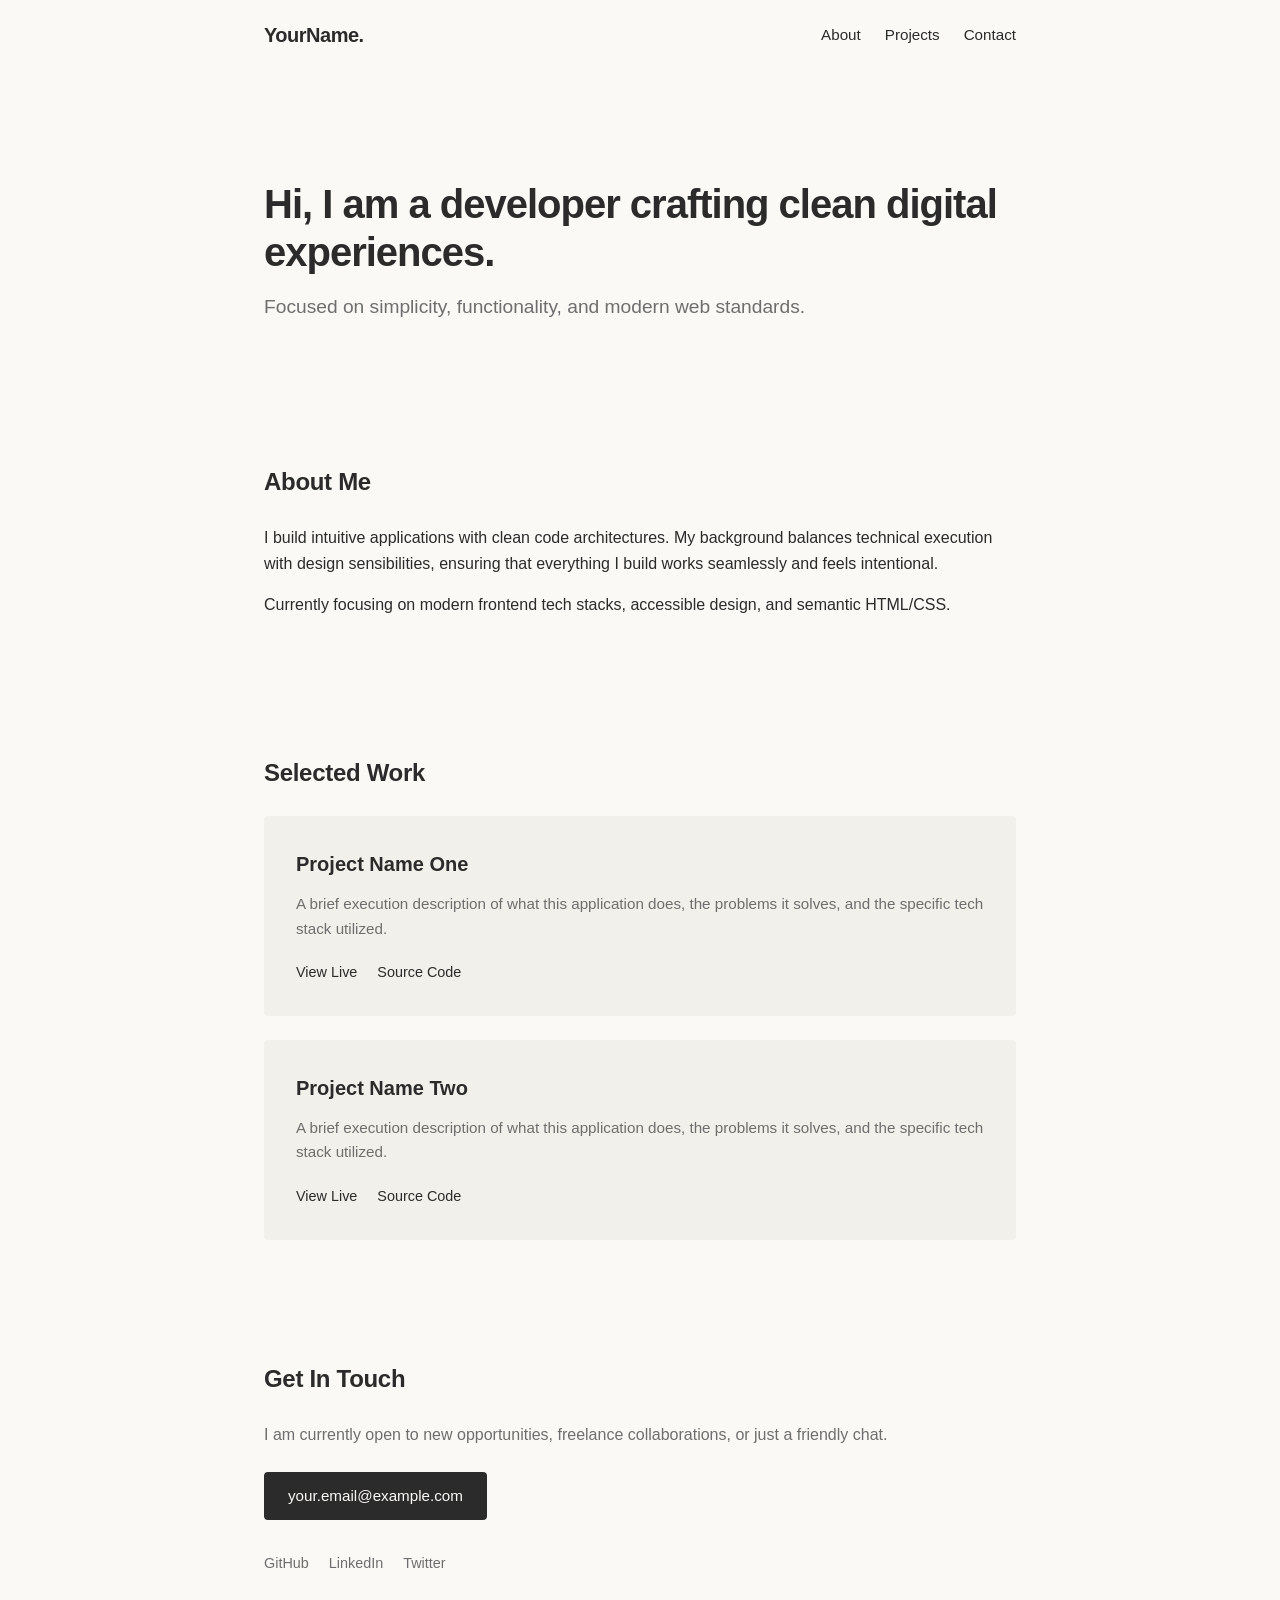
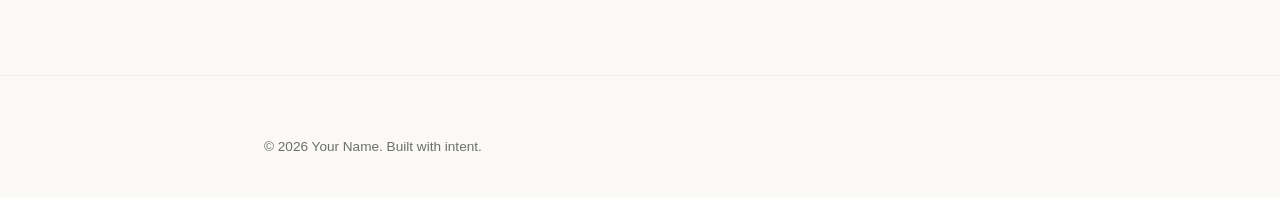
==== index.html @ fb595a28 "First commit" ====
<!DOCTYPE html>
<html lang="en">
<head>
    <meta charset="UTF-8">
    <meta name="viewport" content="width=device-width, initial-scale=1.0">
    <title>Portfolio | Minimal Template</title>
    <link rel="stylesheet" href="style.css">
</head>
<body>

    <!-- Header / Navigation -->
    <header>
        <nav class="container">
            <div class="logo">YourName.</div>
            <ul class="nav-links">
                <li><a href="#about">About</a></li>
                <li><a href="#projects">Projects</a></li>
                <li><a href="#contact">Contact</a></li>
            </ul>
        </nav>
    </header>

    <main class="container">
        <!-- Hero Section -->
        <section class="hero">
            <h1>Hi, I am a developer crafting clean digital experiences.</h1>
            <p>Focused on simplicity, functionality, and modern web standards.</p>
        </section>

        <!-- About Section -->
        <section id="about" class="section">
            <h2 class="section-title">About Me</h2>
            <div class="about-content">
                <p>I build intuitive applications with clean code architectures. My background balances technical execution with design sensibilities, ensuring that everything I build works seamlessly and feels intentional.</p>
                <p>Currently focusing on modern frontend tech stacks, accessible design, and semantic HTML/CSS.</p>
            </div>
        </section>

        <!-- Projects Section -->
        <section id="projects" class="section">
            <h2 class="section-title">Selected Work</h2>
            <div class="project-grid">
                
                <!-- Project 1 -->
                <div class="project-card">
                    <h3>Project Name One</h3>
                    <p>A brief execution description of what this application does, the problems it solves, and the specific tech stack utilized.</p>
                    <div class="project-links">
                        <a href="#" target="_blank">View Live</a>
                        <a href="#" target="_blank">Source Code</a>
                    </div>
                </div>

                <!-- Project 2 -->
                <div class="project-card">
                    <h3>Project Name Two</h3>
                    <p>A brief execution description of what this application does, the problems it solves, and the specific tech stack utilized.</p>
                    <div class="project-links">
                        <a href="#" target="_blank">View Live</a>
                        <a href="#" target="_blank">Source Code</a>
                    </div>
                </div>

            </div>
        </section>

        <!-- Contact Section -->
        <section id="contact" class="section">
            <h2 class="section-title">Get In Touch</h2>
            <p>I am currently open to new opportunities, freelance collaborations, or just a friendly chat.</p>
            <div class="contact-links">
                <a href="mailto:your.email@example.com" class="email-btn">your.email@example.com</a>
                <div class="socials">
                    <a href="#" target="_blank">GitHub</a>
                    <a href="#" target="_blank">LinkedIn</a>
                    <a href="#" target="_blank">Twitter</a>
                </div>
            </div>
        </section>
    </main>

    <!-- Footer -->
    <footer>
        <p class="container">&copy; 2026 Your Name. Built with intent.</p>
    </footer>
	
	<script src="script.js"></script>

</body>
</html>
---- style.css ----
/* --- Color Palette & Variables --- */
:root {
    --bg-color: #faf9f6;        /* Warm Cream / Off-White */
    --text-main: #2b2b2b;       /* Soft Charcoal */
    --text-muted: #6e6e6e;      /* Neutral Gray */
    --accent: #556b2f;          /* Dark Sage Green */
    --card-bg: #f1f0ea;         /* Slightly darker tint for structural depth */
    --max-width: 800px;
}

/* --- Base Resets & Layout --- */
* {
    margin: 0;
    padding: 0;
    box-sizing: border-box;
}

html {
    scroll-behavior: smooth;
}

body {
    font-family: -apple-system, BlinkMacSystemFont, "Segoe UI", Roboto, Helvetica, Arial, sans-serif;
    background-color: var(--bg-color);
    color: var(--text-main);
    line-height: 1.6;
    padding-top: 80px; /* Space for the fixed header */
}

.container {
    max-width: var(--max-width);
    margin: 0 auto;
    padding: 0 24px;
}

/* --- Navigation --- */
header {
    position: fixed;
    top: 0;
    left: 0;
    width: 100%;
    background-color: rgba(250, 249, 246, 0.9); /* Translucent cream blur effect */
    backdrop-filter: blur(8px);
    z-index: 1000;
}

nav {
    display: flex;
    justify-content: space-between;
    align-items: center;
    height: 70px;
}

.logo {
    font-weight: 700;
    font-size: 1.25rem;
    letter-spacing: -0.5px;
}

.nav-links {
    display: flex;
    list-style: none;
    gap: 24px;
}

.nav-links a {
    text-decoration: none;
    color: var(--text-main);
    font-size: 0.95rem;
    transition: color 0.2s ease;
}

.nav-links a:hover {
    color: var(--accent);
}

/* --- Core Sections Layout --- */
.section {
    padding: 80px 0 40px 0;
}

.section-title {
    font-size: 1.5rem;
    font-weight: 600;
    margin-bottom: 24px;
    letter-spacing: -0.3px;
    position: relative;
}

/* --- Hero --- */
.hero {
    padding: 100px 0 60px 0;
}

.hero h1 {
    font-size: 2.5rem;
    font-weight: 700;
    line-height: 1.2;
    margin-bottom: 16px;
    letter-spacing: -1px;
}

.hero p {
    font-size: 1.2rem;
    color: var(--text-muted);
}

/* --- About --- */
.about-content p {
    margin-bottom: 16px;
    color: var(--text-main);
}

/* --- Projects --- */
.project-grid {
    display: flex;
    flex-direction: column;
    gap: 24px;
}

.project-card {
    background-color: var(--card-bg);
    padding: 32px;
    border-radius: 4px; /* Subtle radius keeping code geometric and clean */
}

.project-card h3 {
    font-size: 1.25rem;
    margin-bottom: 12px;
}

.project-card p {
    color: var(--text-muted);
    font-size: 0.95rem;
    margin-bottom: 20px;
}

.project-links {
    display: flex;
    gap: 20px;
}

.project-links a {
    text-decoration: none;
    color: var(--text-main);
    font-size: 0.9rem;
    font-weight: 500;
    transition: color 0.2s ease;
}

.project-links a:hover {
    color: var(--accent);
}

/* --- Contact --- */
#contact p {
    color: var(--text-muted);
    margin-bottom: 24px;
}

.email-btn {
    display: inline-block;
    text-decoration: none;
    color: var(--bg-color);
    background-color: var(--text-main);
    padding: 12px 24px;
    font-size: 0.95rem;
    font-weight: 500;
    border-radius: 4px;
    transition: background-color 0.2s ease;
    margin-bottom: 32px;
}

.email-btn:hover {
    background-color: var(--accent);
}

.socials {
    display: flex;
    gap: 20px;
}

.socials a {
    text-decoration: none;
    color: var(--text-muted);
    font-size: 0.9rem;
    transition: color 0.2s ease;
}

.socials a:hover {
    color: var(--accent);
}

/* --- Footer --- */
footer {
    padding: 60px 0 40px 0;
    font-size: 0.85rem;
    color: var(--text-muted);
    border-top: 1px solid var(--card-bg);
    margin-top: 60px;
}

/* --- Responsive Adaptations --- */
@media (max-width: 600px) {
    .hero h1 {
        font-size: 2rem;
    }
    .project-card {
        padding: 24px;
    }
}

/* --- JavaScript Interaction Styles --- */

/* Active link indicator */
.nav-links a.active-nav {
    color: var(--accent);
    font-weight: 600;
}

/* Scroll Reveal States */
.reveal-hidden {
    opacity: 0;
    transform: translateY(20px);
    transition: opacity 0.6s cubic-bezier(0.215, 0.610, 0.355, 1), 
                transform 0.6s cubic-bezier(0.215, 0.610, 0.355, 1);
}

.reveal-visible {
    opacity: 1;
    transform: translateY(0);
}
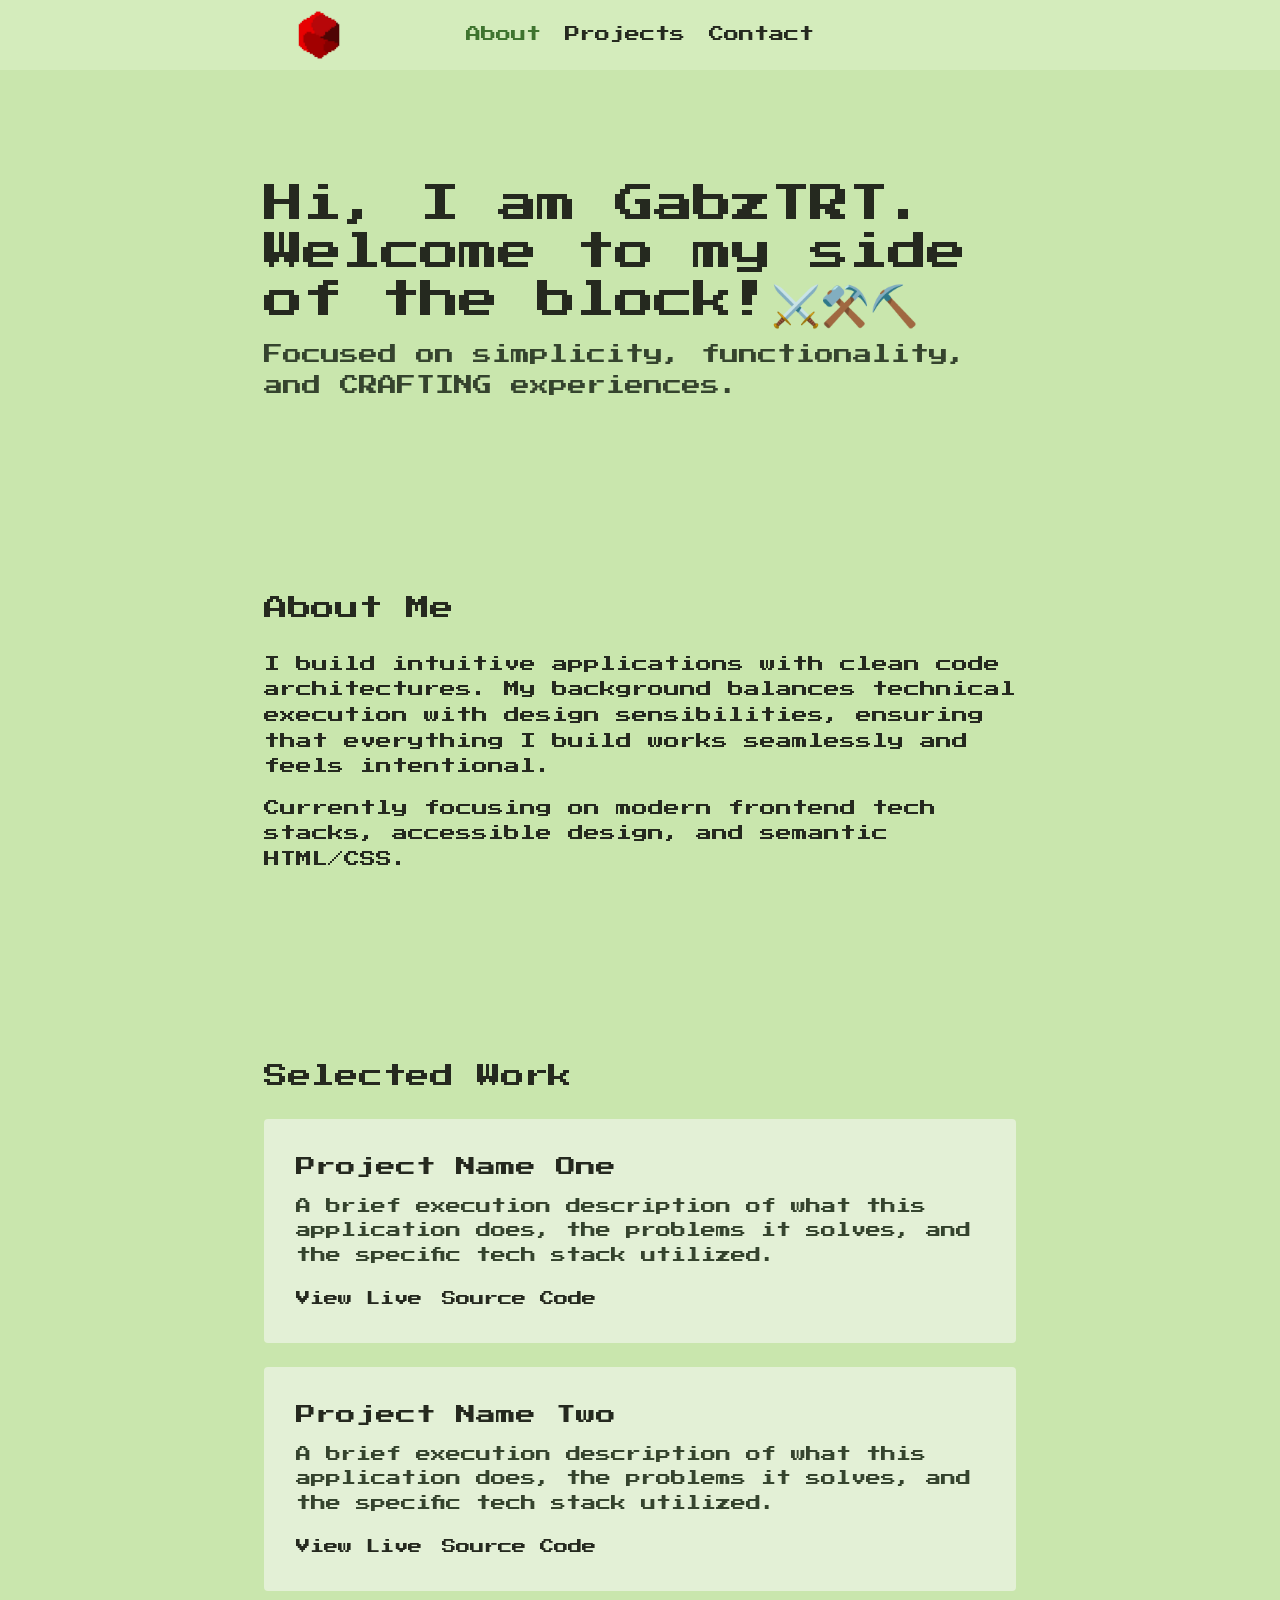
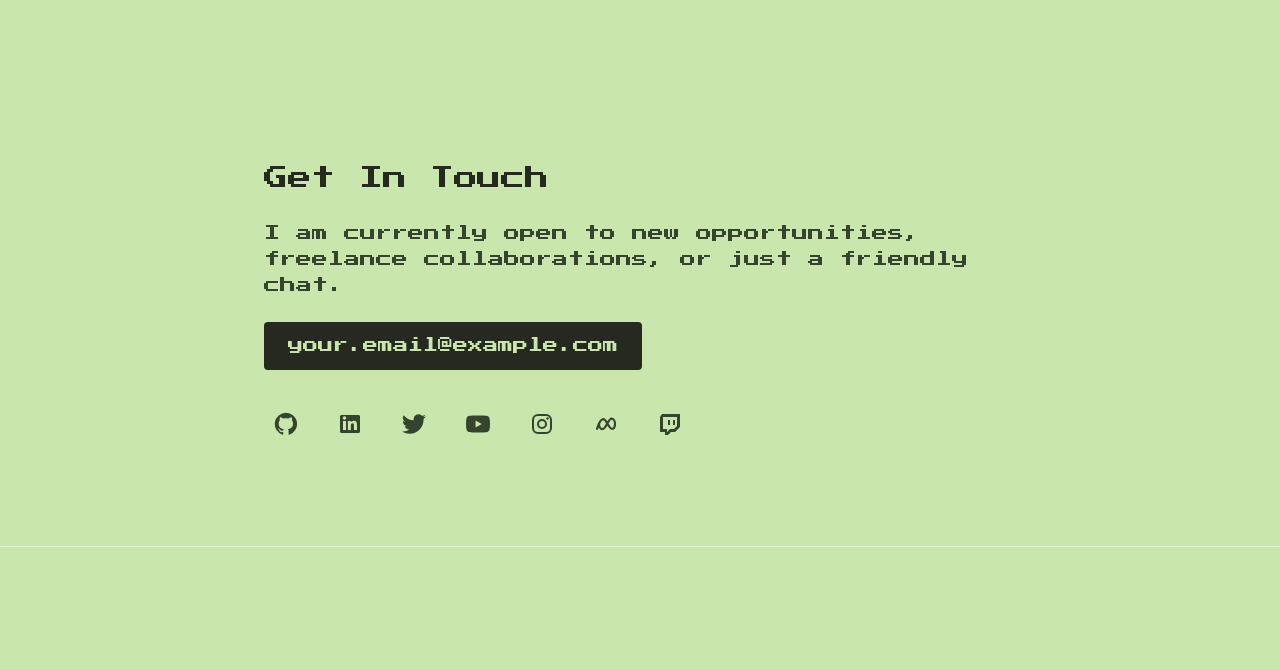
==== commit 236488e6: "Updated styling and fixed text" ====
--- a/index.html
+++ b/index.html
@@ -4,14 +4,21 @@
     <meta charset="UTF-8">
     <meta name="viewport" content="width=device-width, initial-scale=1.0">
     <title>Portfolio | Minimal Template</title>
+    <link rel="preconnect" href="https://fonts.googleapis.com">
+    <link rel="preconnect" href="https://fonts.gstatic.com" crossorigin>
+    <link href="https://fonts.googleapis.com/css2?family=Press+Start+2P&display=swap" rel="stylesheet">
     <link rel="stylesheet" href="style.css">
 </head>
 <body>
 
+    <video class="bg-video" autoplay muted loop playsinline aria-hidden="true" tabindex="-1">
+        <source src="assets/bg/minecraft-dog.3840x2160.mp4" type="video/mp4">
+    </video>
+
     <!-- Header / Navigation -->
     <header>
         <nav class="container">
-            <div class="logo">YourName.</div>
+            <img src="assets/Redcube.png" alt="Redcube logo" class="logo">
             <ul class="nav-links">
                 <li><a href="#about">About</a></li>
                 <li><a href="#projects">Projects</a></li>
@@ -23,8 +30,8 @@
     <main class="container">
         <!-- Hero Section -->
         <section class="hero">
-            <h1>Hi, I am a developer crafting clean digital experiences.</h1>
-            <p>Focused on simplicity, functionality, and modern web standards.</p>
+            <h1>Hi, I am GabzTRT. Welcome to my side of the block!⚔️⚒️⛏️</h1>
+            <p>Focused on simplicity, functionality, and CRAFTING experiences.</p>
         </section>
 
         <!-- About Section -->
@@ -71,9 +78,43 @@
             <div class="contact-links">
                 <a href="mailto:your.email@example.com" class="email-btn">your.email@example.com</a>
                 <div class="socials">
-                    <a href="#" target="_blank">GitHub</a>
-                    <a href="#" target="_blank">LinkedIn</a>
-                    <a href="#" target="_blank">Twitter</a>
+                    <a href="#" target="_blank" aria-label="GitHub">
+                        <svg viewBox="0 0 24 24" aria-hidden="true" focusable="false">
+                            <path fill="currentColor" d="M12 .75a11.25 11.25 0 0 0-3.56 21.92c.56.1.77-.24.77-.54v-2.1c-3.14.68-3.8-1.33-3.8-1.33-.5-1.3-1.22-1.65-1.22-1.65-.99-.68.08-.67.08-.67 1.1.08 1.68 1.13 1.68 1.13.98 1.68 2.56 1.2 3.18.92.1-.71.38-1.2.7-1.48-2.5-.28-5.13-1.25-5.13-5.56 0-1.23.44-2.23 1.13-3.02-.11-.28-.49-1.43.11-2.98 0 0 .92-.3 3.1 1.15a10.8 10.8 0 0 1 5.64 0c2.15-1.45 3.08-1.15 3.08-1.15.61 1.55.23 2.7.12 2.98.7.79 1.12 1.79 1.12 3.02 0 4.32-2.64 5.27-5.15 5.55.4.35.75 1.03.75 2.08v3.11c0 .3.2.65.78.54A11.25 11.25 0 0 0 12 .75Z"/>
+                        </svg>
+                    </a>
+                    <a href="#" target="_blank" aria-label="LinkedIn">
+                        <svg viewBox="0 0 24 24" aria-hidden="true" focusable="false">
+                            <path fill="currentColor" d="M20.45 3H3.55C2.7 3 2 3.67 2 4.5v15c0 .83.7 1.5 1.55 1.5h16.9c.85 0 1.55-.67 1.55-1.5v-15c0-.83-.7-1.5-1.55-1.5ZM8 18H5V9h3v9ZM6.5 7.77a1.75 1.75 0 1 1 0-3.5 1.75 1.75 0 0 1 0 3.5ZM19 18h-3v-4.38c0-1.04-.02-2.37-1.45-2.37-1.45 0-1.67 1.13-1.67 2.3V18h-3V9h2.88v1.23h.04c.4-.7 1.38-1.45 2.84-1.45C18.68 8.78 19 10.7 19 13.2V18Z"/>
+                        </svg>
+                    </a>
+                    <a href="#" target="_blank" aria-label="Twitter">
+                        <svg viewBox="0 0 24 24" aria-hidden="true" focusable="false">
+                            <path fill="currentColor" d="M23.95 4.57a9.9 9.9 0 0 1-2.83.78 4.94 4.94 0 0 0 2.17-2.72 9.86 9.86 0 0 1-3.13 1.2 4.92 4.92 0 0 0-8.39 4.49A13.98 13.98 0 0 1 1.64 3.16a4.92 4.92 0 0 0 1.52 6.57 4.9 4.9 0 0 1-2.23-.62v.06a4.93 4.93 0 0 0 3.95 4.83 4.93 4.93 0 0 1-2.22.08 4.93 4.93 0 0 0 4.6 3.42A9.88 9.88 0 0 1 0 19.54a13.94 13.94 0 0 0 7.55 2.21c9.06 0 14.02-7.5 14.02-14.02l-.02-.64a10 10 0 0 0 2.45-2.52Z"/>
+                        </svg>
+                    </a>
+                    <a href="#" target="_blank" aria-label="YouTube">
+                        <svg viewBox="0 0 24 24" aria-hidden="true" focusable="false">
+                            <path fill="currentColor" d="M23.5 6.2a3 3 0 0 0-2.1-2.12C19.55 3.57 12 3.57 12 3.57s-7.55 0-9.4.51A3 3 0 0 0 .5 6.2 31.3 31.3 0 0 0 0 12a31.3 31.3 0 0 0 .5 5.8 3 3 0 0 0 2.1 2.12c1.85.51 9.4.51 9.4.51s7.55 0 9.4-.51a3 3 0 0 0 2.1-2.12A31.3 31.3 0 0 0 24 12a31.3 31.3 0 0 0-.5-5.8ZM9.55 15.58V8.42L15.82 12l-6.27 3.58Z"/>
+                        </svg>
+                    </a>
+                    <a href="#" target="_blank" aria-label="Instagram">
+                        <svg viewBox="0 0 24 24" aria-hidden="true" focusable="false">
+                            <rect x="3" y="3" width="18" height="18" rx="5" fill="none" stroke="currentColor" stroke-width="2"/>
+                            <circle cx="12" cy="12" r="4" fill="none" stroke="currentColor" stroke-width="2"/>
+                            <circle cx="17.5" cy="6.5" r="1.25" fill="currentColor"/>
+                        </svg>
+                    </a>
+                    <a href="#" target="_blank" aria-label="Meta">
+                        <svg viewBox="0 0 24 24" aria-hidden="true" focusable="false">
+                            <path d="M3 16.8c1.7-5.3 4-9.6 6.3-9.6 3.2 0 5.5 9.6 8.7 9.6 1.7 0 3-2.1 3-5.1s-1.6-5.1-3.5-5.1c-3.2 0-5.3 10.5-9 10.5-2 0-3.5-2.1-3.5-5.1" fill="none" stroke="currentColor" stroke-linecap="round" stroke-linejoin="round" stroke-width="2.2"/>
+                        </svg>
+                    </a>
+                    <a href="#" target="_blank" aria-label="Twitch">
+                        <svg viewBox="0 0 24 24" aria-hidden="true" focusable="false">
+                            <path fill="currentColor" d="M4 2h18v13l-5 5h-4l-3 3H7v-3H2V5l2-3Zm1 3v12h4v3l3-3h4l3-3V5H5Zm5 3h2v5h-2V8Zm5 0h2v5h-2V8Z"/>
+                        </svg>
+                    </a>
                 </div>
             </div>
         </section>
--- a/style.css
+++ b/style.css
@@ -1,10 +1,10 @@
 /* --- Color Palette & Variables --- */
 :root {
-    --bg-color: #faf9f6;        /* Warm Cream / Off-White */
-    --text-main: #2b2b2b;       /* Soft Charcoal */
-    --text-muted: #6e6e6e;      /* Neutral Gray */
-    --accent: #556b2f;          /* Dark Sage Green */
-    --card-bg: #f1f0ea;         /* Slightly darker tint for structural depth */
+    --bg-color: #c9e6ad;
+    --text-main: #25291f;
+    --text-muted: #35442e;
+    --accent: #3f742f;
+    --card-bg: #e3f0d6;
     --max-width: 800px;
 }
 
@@ -16,15 +16,37 @@
 }
 
 html {
-    scroll-behavior: smooth;
+    background-color: var(--bg-color);
+    scroll-behavior: auto;
 }
 
 body {
-    font-family: -apple-system, BlinkMacSystemFont, "Segoe UI", Roboto, Helvetica, Arial, sans-serif;
-    background-color: var(--bg-color);
+    font-family: "Press Start 2P", "Courier New", monospace;
+    font-weight: 400;
+    min-height: 100vh;
+    position: relative;
+    isolation: isolate;
+    background-color: transparent;
     color: var(--text-main);
     line-height: 1.6;
     padding-top: 80px; /* Space for the fixed header */
+}
+
+.bg-video {
+    position: fixed;
+    inset: 0;
+    z-index: 0;
+    width: 100%;
+    height: 100%;
+    object-fit: cover;
+    opacity: 0.6;
+    pointer-events: none;
+}
+
+main,
+footer {
+    position: relative;
+    z-index: 1;
 }
 
 .container {
@@ -39,28 +61,32 @@
     top: 0;
     left: 0;
     width: 100%;
-    background-color: rgba(250, 249, 246, 0.9); /* Translucent cream blur effect */
+    background-color: rgba(213, 237, 189, 0.92);
     backdrop-filter: blur(8px);
     z-index: 1000;
 }
 
 nav {
     display: flex;
-    justify-content: space-between;
     align-items: center;
     height: 70px;
+    position: relative;
 }
 
 .logo {
-    font-weight: 700;
-    font-size: 1.25rem;
-    letter-spacing: -0.5px;
+    display: block;
+    width: 110px;
+    height: 50px;
+    object-fit: contain;
 }
 
 .nav-links {
     display: flex;
     list-style: none;
     gap: 24px;
+    position: absolute;
+    left: 50%;
+    transform: translateX(-50%);
 }
 
 .nav-links a {
@@ -77,11 +103,17 @@
 /* --- Core Sections Layout --- */
 .section {
     padding: 80px 0 40px 0;
+    scroll-margin-top: 70px;
+}
+
+.hero,
+.section {
+    margin-bottom: 48px;
 }
 
 .section-title {
     font-size: 1.5rem;
-    font-weight: 600;
+    font-weight: 400;
     margin-bottom: 24px;
     letter-spacing: -0.3px;
     position: relative;
@@ -94,7 +126,7 @@
 
 .hero h1 {
     font-size: 2.5rem;
-    font-weight: 700;
+    font-weight: 400;
     line-height: 1.2;
     margin-bottom: 16px;
     letter-spacing: -1px;
@@ -126,6 +158,7 @@
 
 .project-card h3 {
     font-size: 1.25rem;
+    font-weight: 400;
     margin-bottom: 12px;
 }
 
@@ -144,7 +177,6 @@
     text-decoration: none;
     color: var(--text-main);
     font-size: 0.9rem;
-    font-weight: 500;
     transition: color 0.2s ease;
 }
 
@@ -165,7 +197,6 @@
     background-color: var(--text-main);
     padding: 12px 24px;
     font-size: 0.95rem;
-    font-weight: 500;
     border-radius: 4px;
     transition: background-color 0.2s ease;
     margin-bottom: 32px;
@@ -177,18 +208,34 @@
 
 .socials {
     display: flex;
+    align-items: center;
     gap: 20px;
 }
 
 .socials a {
-    text-decoration: none;
-    color: var(--text-muted);
-    font-size: 0.9rem;
-    transition: color 0.2s ease;
+    color: var(--text-muted);
+    display: inline-flex;
+    width: 44px;
+    height: 44px;
+    align-items: center;
+    justify-content: center;
+    transition: color 0.2s ease, transform 0.2s ease;
+}
+
+.socials svg {
+    display: block;
+    width: 24px;
+    height: 24px;
 }
 
 .socials a:hover {
     color: var(--accent);
+    transform: translateY(-2px);
+}
+
+.socials a:focus-visible {
+    outline: 2px solid currentColor;
+    outline-offset: 3px;
 }
 
 /* --- Footer --- */
@@ -215,18 +262,26 @@
 /* Active link indicator */
 .nav-links a.active-nav {
     color: var(--accent);
-    font-weight: 600;
 }
 
 /* Scroll Reveal States */
 .reveal-hidden {
     opacity: 0;
-    transform: translateY(20px);
-    transition: opacity 0.6s cubic-bezier(0.215, 0.610, 0.355, 1), 
-                transform 0.6s cubic-bezier(0.215, 0.610, 0.355, 1);
+    transform: translateY(16px);
+    transition: opacity 0.7s ease, transform 0.7s ease;
 }
 
 .reveal-visible {
     opacity: 1;
     transform: translateY(0);
 }
+
+@media (prefers-reduced-motion: reduce) {
+    *,
+    *::before,
+    *::after {
+        transition-duration: 0.01ms !important;
+        animation-duration: 0.01ms !important;
+        animation-iteration-count: 1 !important;
+    }
+}
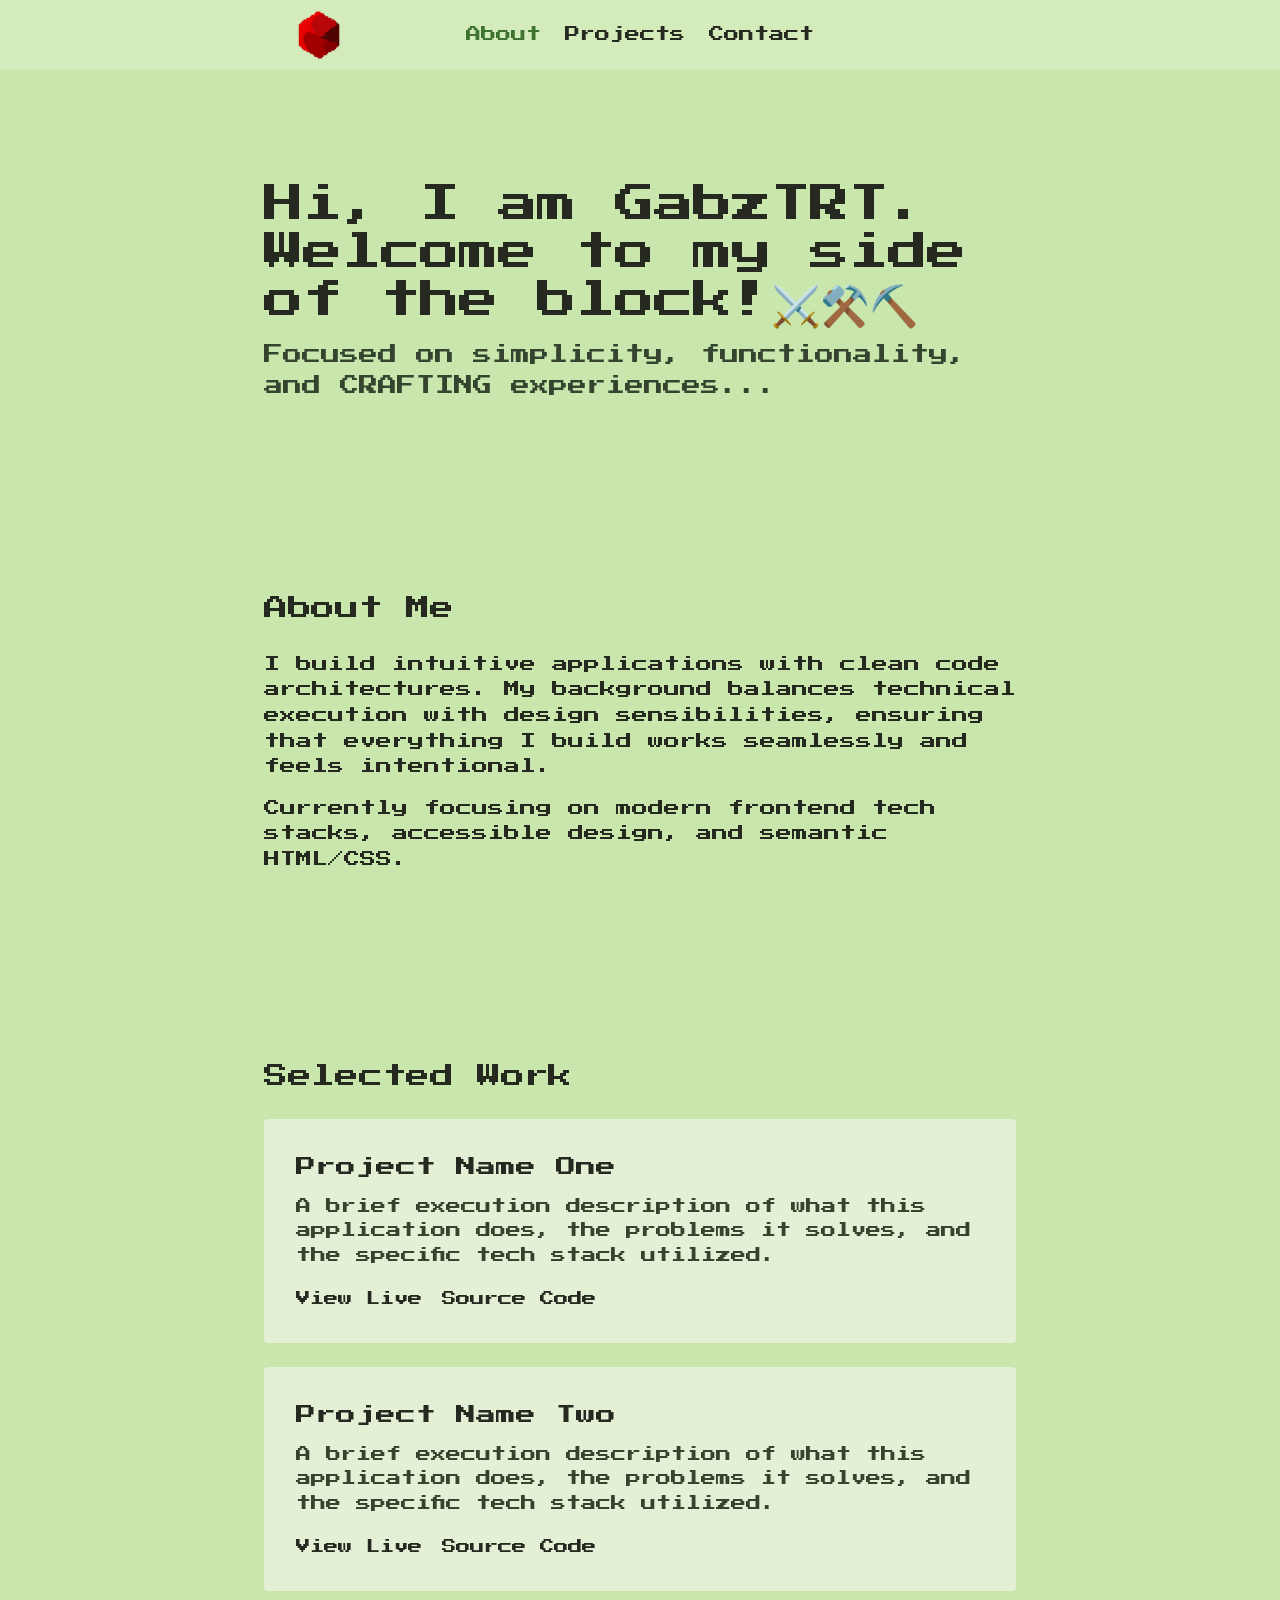
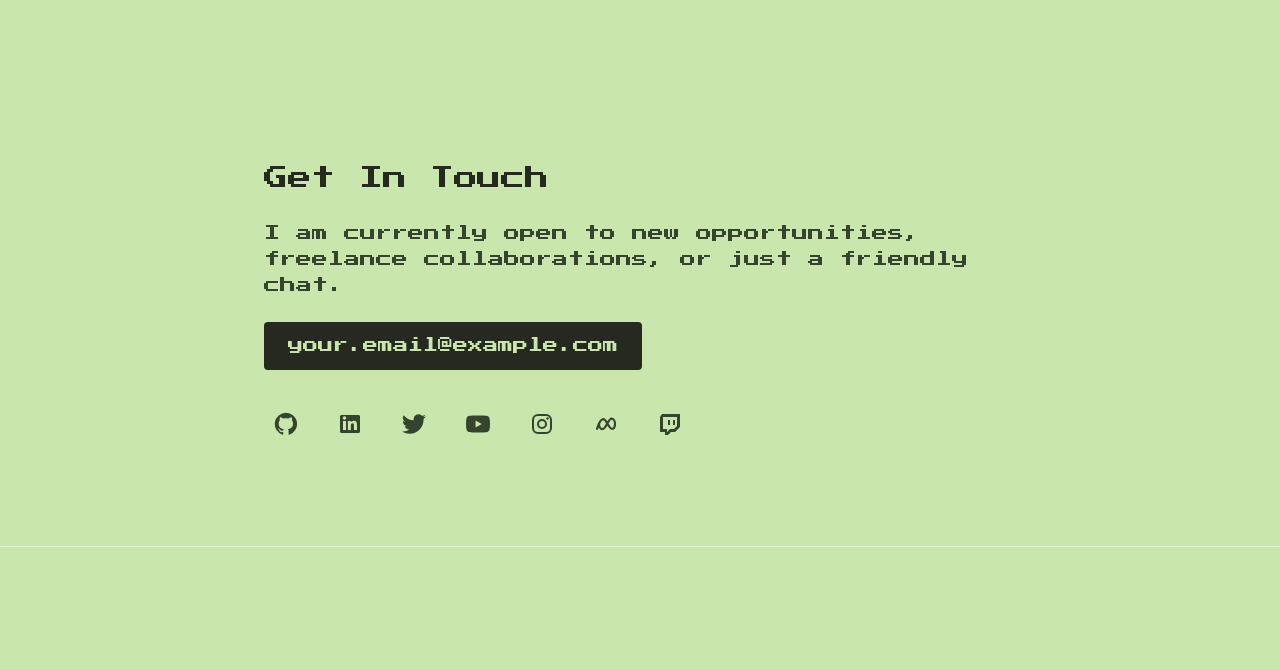
==== commit 45e64b47: "Update hero section description for clarity" ====
--- a/index.html
+++ b/index.html
@@ -31,7 +31,7 @@
         <!-- Hero Section -->
         <section class="hero">
             <h1>Hi, I am GabzTRT. Welcome to my side of the block!⚔️⚒️⛏️</h1>
-            <p>Focused on simplicity, functionality, and CRAFTING experiences.</p>
+            <p>Focused on simplicity, functionality, and CRAFTING experiences...</p>
         </section>
 
         <!-- About Section -->
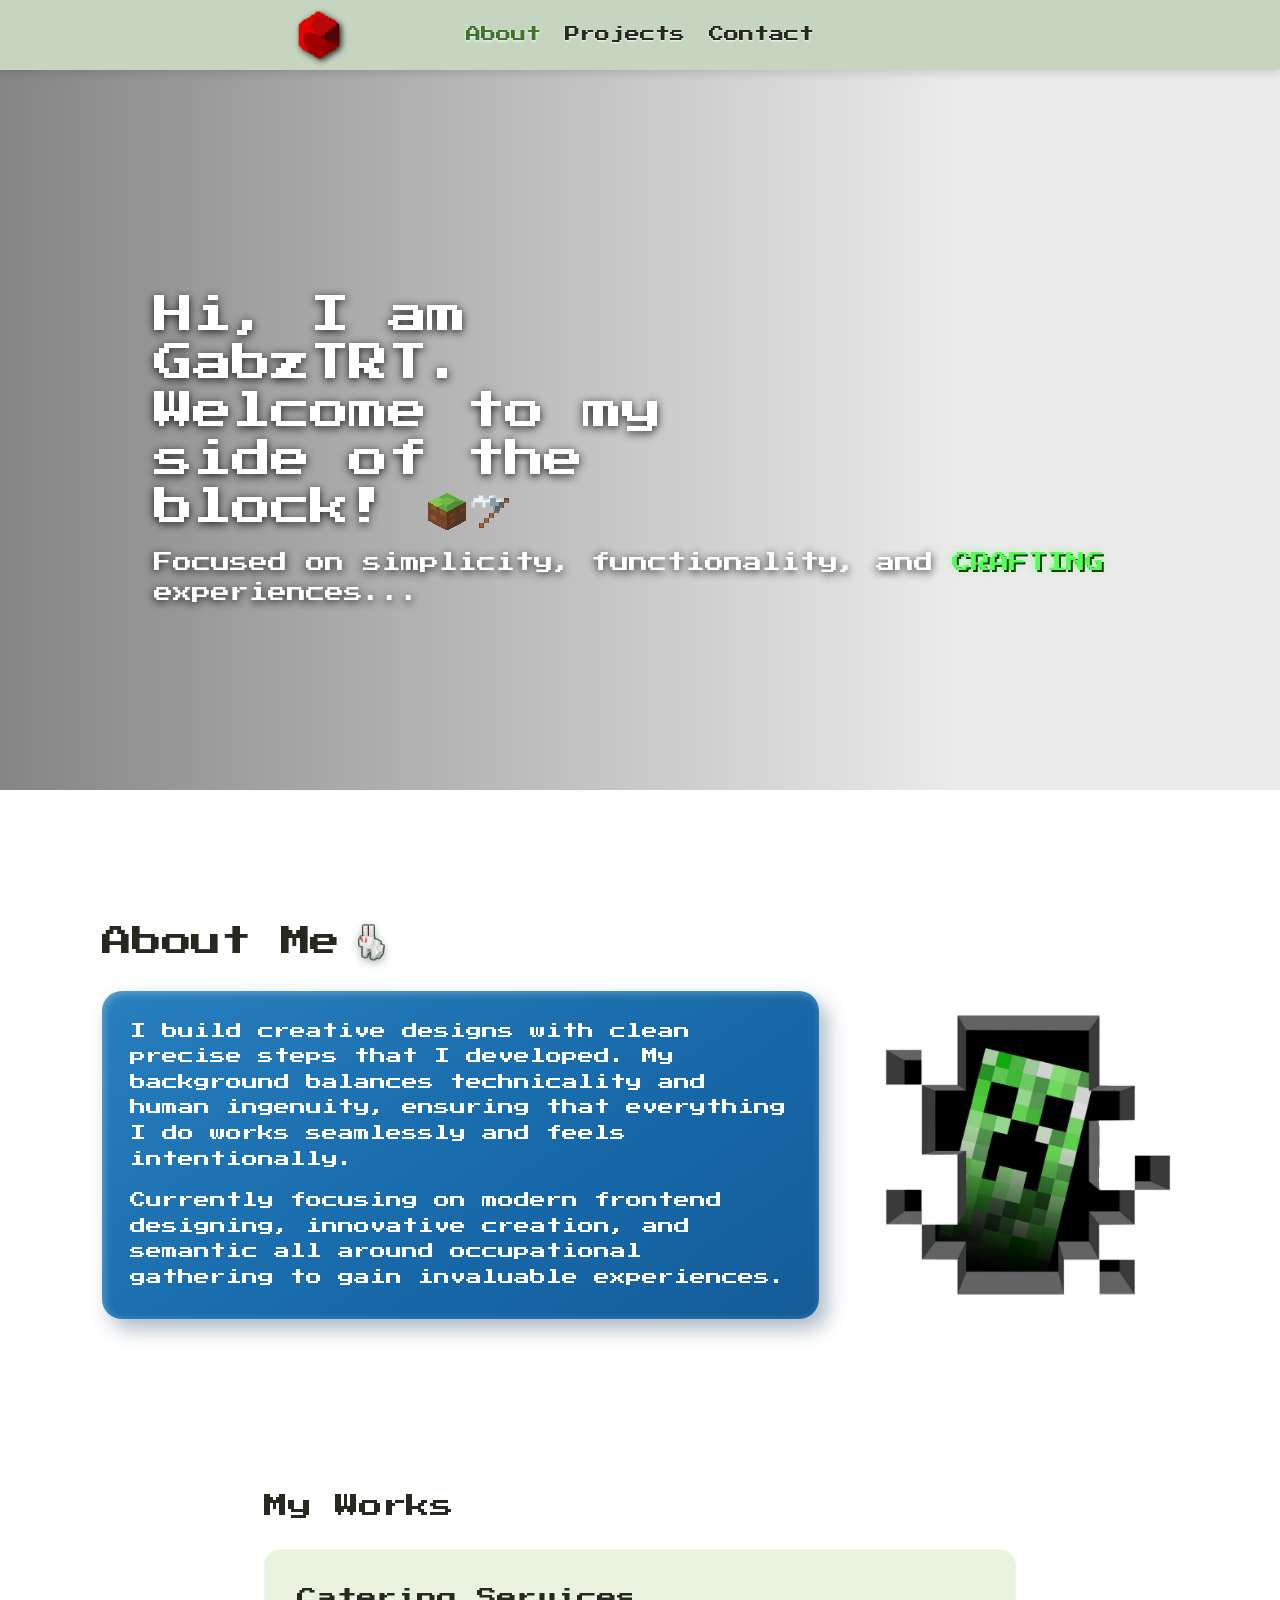
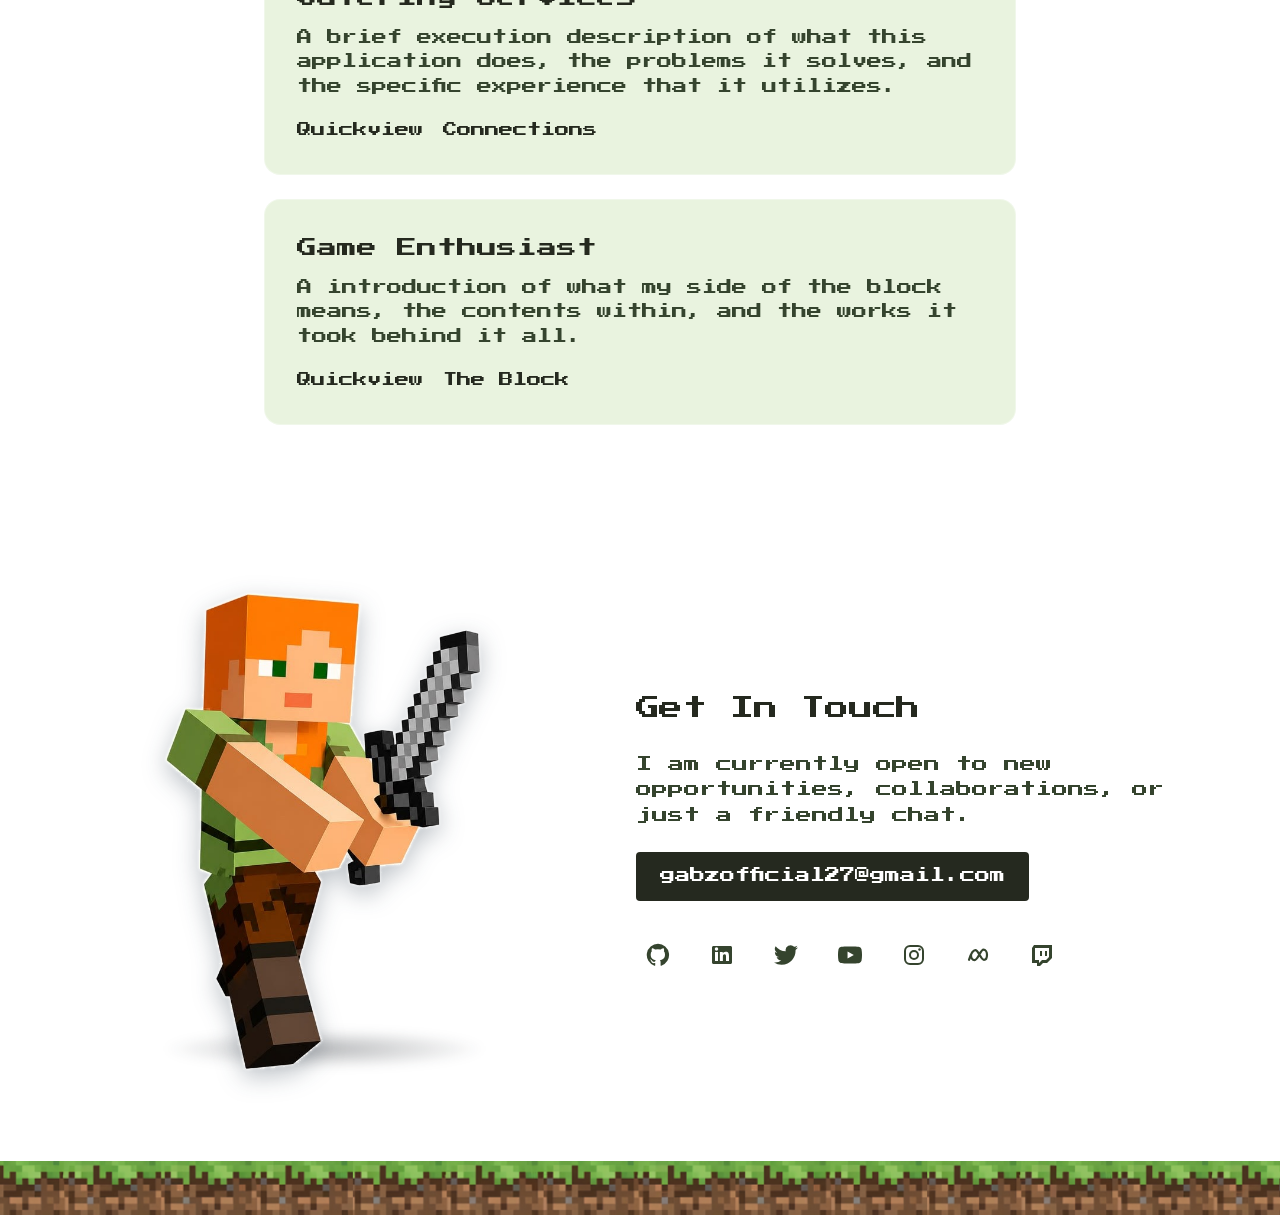
==== commit a632352b: "Updates and New Page additions" ====
--- a/index.html
+++ b/index.html
@@ -3,17 +3,14 @@
 <head>
     <meta charset="UTF-8">
     <meta name="viewport" content="width=device-width, initial-scale=1.0">
-    <title>Portfolio | Minimal Template</title>
+    <title>GabzTRT's Block</title>
+    <link rel="icon" type="image/png" href="assets/Redcube.png">
     <link rel="preconnect" href="https://fonts.googleapis.com">
     <link rel="preconnect" href="https://fonts.gstatic.com" crossorigin>
     <link href="https://fonts.googleapis.com/css2?family=Press+Start+2P&display=swap" rel="stylesheet">
     <link rel="stylesheet" href="style.css">
 </head>
 <body>
-
-    <video class="bg-video" autoplay muted loop playsinline aria-hidden="true" tabindex="-1">
-        <source src="assets/bg/minecraft-dog.3840x2160.mp4" type="video/mp4">
-    </video>
 
     <!-- Header / Navigation -->
     <header>
@@ -30,41 +27,52 @@
     <main class="container">
         <!-- Hero Section -->
         <section class="hero">
-            <h1>Hi, I am GabzTRT. Welcome to my side of the block!⚔️⚒️⛏️</h1>
-            <p>Focused on simplicity, functionality, and CRAFTING experiences...</p>
+            <video class="bg-video" autoplay muted loop playsinline aria-hidden="true" tabindex="-1">
+                <source src="assets/bg/minecraft-dog.3840x2160.mp4" type="video/mp4">
+            </video>
+            <h1>Hi, I am GabzTRT. Welcome to my side of the block! <span class="hero-tools"><img src="assets/dirt-block.svg" alt="Dirt block"><img src="assets/iron-pickaxe.svg" alt="Pixel-art iron pickaxe"></span></h1>
+            <p>Focused on simplicity, functionality, and <span class="hero-highlight">CRAFTING</span> experiences...</p>
         </section>
 
         <!-- About Section -->
         <section id="about" class="section">
-            <h2 class="section-title">About Me</h2>
+            <div class="about-heading">
+                <h2 class="section-title">About Me</h2>
+                <a class="about-rabbit-link" href="bunny.html" aria-label="Visit the Bunny Vault">
+                    <img class="about-rabbit" src="assets/models/Rabbit_White.png" alt="White Minecraft rabbit">
+                </a>
+            </div>
             <div class="about-content">
-                <p>I build intuitive applications with clean code architectures. My background balances technical execution with design sensibilities, ensuring that everything I build works seamlessly and feels intentional.</p>
-                <p>Currently focusing on modern frontend tech stacks, accessible design, and semantic HTML/CSS.</p>
+                <div class="about-copy">
+                    <p>I build creative designs with clean precise steps that I developed. My background balances technicality and human ingenuity, ensuring that everything I do works seamlessly and feels intentionally.</p>
+                    <p>Currently focusing on modern frontend designing, innovative creation, and semantic all around occupational gathering to gain invaluable experiences.</p>
+                </div>
+                <img class="about-image" src="assets/models/Creeper.jpg" alt="Minecraft Creeper">
             </div>
         </section>
 
         <!-- Projects Section -->
         <section id="projects" class="section">
-            <h2 class="section-title">Selected Work</h2>
+            <h2 class="section-title">My Works</h2>
             <div class="project-grid">
                 
                 <!-- Project 1 -->
                 <div class="project-card">
-                    <h3>Project Name One</h3>
-                    <p>A brief execution description of what this application does, the problems it solves, and the specific tech stack utilized.</p>
+                    <h3>Catering Services</h3>
+                    <p>A brief execution description of what this application does, the problems it solves, and the specific experience that it utilizes.</p>
                     <div class="project-links">
-                        <a href="#" target="_blank">View Live</a>
-                        <a href="#" target="_blank">Source Code</a>
+                        <a href="#" target="_blank">Quickview</a>
+                        <a href="#" target="_blank">Connections</a>
                     </div>
                 </div>
 
                 <!-- Project 2 -->
                 <div class="project-card">
-                    <h3>Project Name Two</h3>
-                    <p>A brief execution description of what this application does, the problems it solves, and the specific tech stack utilized.</p>
+                    <h3>Game Enthusiast</h3>
+                    <p>A introduction of what my side of the block means, the contents within, and the works it took behind it all.</p>
                     <div class="project-links">
-                        <a href="#" target="_blank">View Live</a>
-                        <a href="#" target="_blank">Source Code</a>
+                        <a href="#" target="_blank">Quickview</a>
+                        <a href="#" target="_blank">The Block</a>
                     </div>
                 </div>
 
@@ -73,11 +81,15 @@
 
         <!-- Contact Section -->
         <section id="contact" class="section">
-            <h2 class="section-title">Get In Touch</h2>
-            <p>I am currently open to new opportunities, freelance collaborations, or just a friendly chat.</p>
-            <div class="contact-links">
-                <a href="mailto:your.email@example.com" class="email-btn">your.email@example.com</a>
-                <div class="socials">
+            <div class="contact-visual">
+                <img class="contact-image" src="assets/models/Alex_Sword.png" alt="Minecraft character Alex holding a sword">
+            </div>
+            <div class="contact-details">
+                <h2 class="section-title">Get In Touch</h2>
+                <p>I am currently open to new opportunities, collaborations, or just a friendly chat.</p>
+                <div class="contact-links">
+                    <a href="https://mail.google.com/mail/?view=cm&amp;to=gabzofficial27@gmail.com" class="email-btn">gabzofficial27@gmail.com</a>
+                    <div class="socials">
                     <a href="#" target="_blank" aria-label="GitHub">
                         <svg viewBox="0 0 24 24" aria-hidden="true" focusable="false">
                             <path fill="currentColor" d="M12 .75a11.25 11.25 0 0 0-3.56 21.92c.56.1.77-.24.77-.54v-2.1c-3.14.68-3.8-1.33-3.8-1.33-.5-1.3-1.22-1.65-1.22-1.65-.99-.68.08-.67.08-.67 1.1.08 1.68 1.13 1.68 1.13.98 1.68 2.56 1.2 3.18.92.1-.71.38-1.2.7-1.48-2.5-.28-5.13-1.25-5.13-5.56 0-1.23.44-2.23 1.13-3.02-.11-.28-.49-1.43.11-2.98 0 0 .92-.3 3.1 1.15a10.8 10.8 0 0 1 5.64 0c2.15-1.45 3.08-1.15 3.08-1.15.61 1.55.23 2.7.12 2.98.7.79 1.12 1.79 1.12 3.02 0 4.32-2.64 5.27-5.15 5.55.4.35.75 1.03.75 2.08v3.11c0 .3.2.65.78.54A11.25 11.25 0 0 0 12 .75Z"/>
@@ -115,6 +127,7 @@
                             <path fill="currentColor" d="M4 2h18v13l-5 5h-4l-3 3H7v-3H2V5l2-3Zm1 3v12h4v3l3-3h4l3-3V5H5Zm5 3h2v5h-2V8Zm5 0h2v5h-2V8Z"/>
                         </svg>
                     </a>
+                    </div>
                 </div>
             </div>
         </section>
@@ -122,7 +135,7 @@
 
     <!-- Footer -->
     <footer>
-        <p class="container">&copy; 2026 Your Name. Built with intent.</p>
+        <p class="container">&copy; 2026 GabzTRT. Built with intent and creativity.</p>
     </footer>
 	
 	<script src="script.js"></script>
--- a/style.css
+++ b/style.css
@@ -1,6 +1,6 @@
 /* --- Color Palette & Variables --- */
 :root {
-    --bg-color: #c9e6ad;
+    --bg-color: #fff;
     --text-main: #25291f;
     --text-muted: #35442e;
     --accent: #3f742f;
@@ -16,7 +16,7 @@
 }
 
 html {
-    background-color: var(--bg-color);
+    background-color: #fff;
     scroll-behavior: auto;
 }
 
@@ -26,20 +26,21 @@
     min-height: 100vh;
     position: relative;
     isolation: isolate;
-    background-color: transparent;
+    background-color: #fff;
     color: var(--text-main);
     line-height: 1.6;
-    padding-top: 80px; /* Space for the fixed header */
+    padding-top: 70px; /* Align content directly below the fixed header */
 }
 
 .bg-video {
-    position: fixed;
+    position: absolute;
     inset: 0;
     z-index: 0;
     width: 100%;
     height: 100%;
     object-fit: cover;
-    opacity: 0.6;
+    object-position: 70% 40%;
+    transform: scale(1.08) translateX(3%);
     pointer-events: none;
 }
 
@@ -61,8 +62,10 @@
     top: 0;
     left: 0;
     width: 100%;
-    background-color: rgba(213, 237, 189, 0.92);
-    backdrop-filter: blur(8px);
+    background-color: rgba(63, 116, 47, 0.3);
+    backdrop-filter: blur(12px);
+    -webkit-backdrop-filter: blur(12px);
+    box-shadow: 0 2px 10px rgba(0, 0, 0, 0.15);
     z-index: 1000;
 }
 
@@ -78,6 +81,7 @@
     width: 110px;
     height: 50px;
     object-fit: contain;
+    filter: drop-shadow(2px 2px 3px rgba(0, 0, 0, 0.85));
 }
 
 .nav-links {
@@ -91,13 +95,15 @@
 
 .nav-links a {
     text-decoration: none;
-    color: var(--text-main);
+    color: #25291f;
     font-size: 0.95rem;
-    transition: color 0.2s ease;
+    text-shadow: 0 1px 2px rgba(255, 255, 255, 0.9);
+    transition: color 0.2s ease, text-shadow 0.2s ease;
 }
 
 .nav-links a:hover {
     color: var(--accent);
+    text-shadow: 0 1px 3px rgba(255, 255, 255, 0.95);
 }
 
 /* --- Core Sections Layout --- */
@@ -121,10 +127,36 @@
 
 /* --- Hero --- */
 .hero {
-    padding: 100px 0 60px 0;
+    position: relative;
+    isolation: isolate;
+    display: flex;
+    flex-direction: column;
+    justify-content: center;
+    width: 100vw;
+    height: min(56.25vw, 850px);
+    min-height: 560px;
+    margin-left: calc(50% - 50vw);
+    padding: 100px clamp(24px, 12vw, 180px) 60px;
+    overflow: hidden;
+    color: #fff;
+    text-shadow: 0 2px 8px rgba(0, 0, 0, 0.85);
+}
+
+.hero::before {
+    position: absolute;
+    inset: 0;
+    z-index: 1;
+    background: linear-gradient(90deg, rgba(0, 0, 0, 0.48), rgba(0, 0, 0, 0.08) 75%);
+    content: "";
+}
+
+.hero > :not(.bg-video) {
+    position: relative;
+    z-index: 2;
 }
 
 .hero h1 {
+    max-width: 560px;
     font-size: 2.5rem;
     font-weight: 400;
     line-height: 1.2;
@@ -134,13 +166,121 @@
 
 .hero p {
     font-size: 1.2rem;
-    color: var(--text-muted);
+    color: #fff;
+}
+
+.hero-tools {
+    display: inline-flex;
+    align-items: center;
+    gap: 0.08em;
+    vertical-align: -0.12em;
+}
+
+.hero-tools img {
+    display: inline-block;
+    width: 1em;
+    height: 1em;
+    object-fit: contain;
+    image-rendering: pixelated;
+}
+
+.hero-highlight {
+    display: inline-block;
+    color: #55ff55;
+    text-shadow: 2px 2px 0 #173b12, 0 0 8px rgba(85, 255, 85, 0.55);
+    transition: transform 0.18s ease;
+}
+
+.hero-highlight:hover {
+    transform: scale(1.12);
+    cursor: url("data:image/svg+xml,%3Csvg xmlns='http://www.w3.org/2000/svg' width='32' height='32'%3E%3Ctext x='2' y='27' font-size='26'%3E%E2%9B%8F%EF%B8%8F%3C/text%3E%3C/svg%3E") 4 4, pointer;
 }
 
 /* --- About --- */
+#about {
+    width: 100vw;
+    margin-left: calc(50% - 50vw);
+    padding: 80px clamp(24px, 8vw, 120px) 40px;
+}
+
+#about .section-title {
+    font-size: 1.9rem;
+    margin-bottom: 24px;
+}
+
+.about-heading {
+    display: flex;
+    align-items: center;
+    gap: 12px;
+}
+
+.about-rabbit-link {
+    display: block;
+    width: 2.3rem;
+    height: 2.3rem;
+    margin-bottom: 24px;
+    cursor: pointer;
+}
+
+.about-rabbit {
+    display: block;
+    width: 100%;
+    height: 100%;
+    object-fit: contain;
+    filter:
+        drop-shadow(1px 0 0 rgba(23, 54, 20, 0.65))
+        drop-shadow(-1px 0 0 rgba(23, 54, 20, 0.65))
+        drop-shadow(0 1px 0 rgba(23, 54, 20, 0.65))
+        drop-shadow(0 -1px 0 rgba(23, 54, 20, 0.65))
+        drop-shadow(0 3px 4px rgba(20, 45, 70, 0.35));
+    transition: transform 0.7s ease;
+}
+
+.about-rabbit-link:hover .about-rabbit,
+.about-rabbit-link:focus-visible .about-rabbit {
+    transform: scale(1.18);
+}
+
+.about-rabbit-link:focus-visible {
+    outline: 2px solid var(--accent);
+    outline-offset: 4px;
+    border-radius: 50%;
+}
+
+.about-content {
+    display: grid;
+    grid-template-columns: minmax(0, 1.4fr) minmax(220px, 0.6fr);
+    align-items: center;
+    gap: clamp(24px, 4vw, 56px);
+}
+
+.about-copy {
+    padding: 28px;
+    border-radius: 20px;
+    background: linear-gradient(145deg, #287fbd 0%, #1769aa 58%, #145c98 100%);
+    color: #fff;
+    box-shadow:
+        inset 2px 2px 8px rgba(255, 255, 255, 0.3),
+        8px 10px 20px rgba(16, 54, 91, 0.35);
+}
+
 .about-content p {
     margin-bottom: 16px;
-    color: var(--text-main);
+    color: #fff;
+}
+
+.about-content p:last-child {
+    margin-bottom: 0;
+}
+
+.about-image {
+    display: block;
+    width: 100%;
+    height: 280px;
+    max-width: 300px;
+    object-fit: cover;
+    border-radius: 20px;
+    justify-self: center;
 }
 
 /* --- Projects --- */
@@ -151,9 +291,11 @@
 }
 
 .project-card {
-    background-color: var(--card-bg);
+    background-color: rgba(227, 240, 214, 0.78);
     padding: 32px;
-    border-radius: 4px; /* Subtle radius keeping code geometric and clean */
+    border: 1px solid rgba(255, 255, 255, 0.35);
+    border-radius: 16px;
+    backdrop-filter: blur(5px);
 }
 
 .project-card h3 {
@@ -185,6 +327,52 @@
 }
 
 /* --- Contact --- */
+#contact {
+    display: grid;
+    grid-template-columns: minmax(0, 0.9fr) minmax(0, 1.1fr);
+    align-items: center;
+    gap: clamp(32px, 7vw, 96px);
+    width: 100vw;
+    margin-left: calc(50% - 50vw);
+    padding: 80px clamp(24px, 8vw, 120px) 40px;
+}
+
+.contact-visual {
+    position: relative;
+    width: 100%;
+    height: clamp(320px, 38vw, 480px);
+    max-width: 420px;
+    justify-self: center;
+}
+
+.contact-visual::after {
+    position: absolute;
+    right: 12%;
+    bottom: 1%;
+    left: 12%;
+    height: 8%;
+    border-radius: 50%;
+    background: radial-gradient(ellipse, rgba(20, 25, 32, 0.3), rgba(20, 25, 32, 0) 72%);
+    filter: blur(5px);
+    content: "";
+}
+
+.contact-image {
+    position: relative;
+    z-index: 1;
+    display: block;
+    width: 100%;
+    height: 100%;
+    object-fit: contain;
+    filter:
+        drop-shadow(0 0 1.5px rgba(255, 255, 255, 0.95))
+        drop-shadow(0 8px 12px rgba(23, 41, 58, 0.28));
+}
+
+.contact-details {
+    min-width: 0;
+}
+
 #contact p {
     color: var(--text-muted);
     margin-bottom: 24px;
@@ -240,18 +428,57 @@
 
 /* --- Footer --- */
 footer {
-    padding: 60px 0 40px 0;
+    padding: 16px 0;
     font-size: 0.85rem;
-    color: var(--text-muted);
-    border-top: 1px solid var(--card-bg);
-    margin-top: 60px;
+    color: #fff;
+    background-image: url("assets/bg/MCDirt_Horizontal.png");
+    background-position: center;
+    background-repeat: repeat-x;
+    background-size: auto 100%;
+    text-shadow: 1px 2px 3px rgba(0, 0, 0, 0.95);
+    margin-top: 32px;
 }
 
 /* --- Responsive Adaptations --- */
 @media (max-width: 600px) {
+    #contact {
+        grid-template-columns: 1fr;
+        gap: 32px;
+        padding: 64px 24px 40px;
+    }
+
+    .contact-visual {
+        width: min(100%, 360px);
+        height: min(70vh, 420px);
+    }
+
+    .about-content {
+        grid-template-columns: 1fr;
+    }
+
+    .about-copy {
+        padding: 24px;
+    }
+
+    .about-image {
+        height: 260px;
+    }
+
+    .hero {
+        height: 75vh;
+        min-height: 600px;
+        padding: 96px 24px 48px;
+    }
+
+    .bg-video {
+        object-position: 60% 40%;
+    }
+
     .hero h1 {
+        max-width: 80%;
         font-size: 2rem;
     }
+
     .project-card {
         padding: 24px;
     }
@@ -262,6 +489,7 @@
 /* Active link indicator */
 .nav-links a.active-nav {
     color: var(--accent);
+    text-shadow: 0 1px 3px rgba(255, 255, 255, 0.95);
 }
 
 /* Scroll Reveal States */
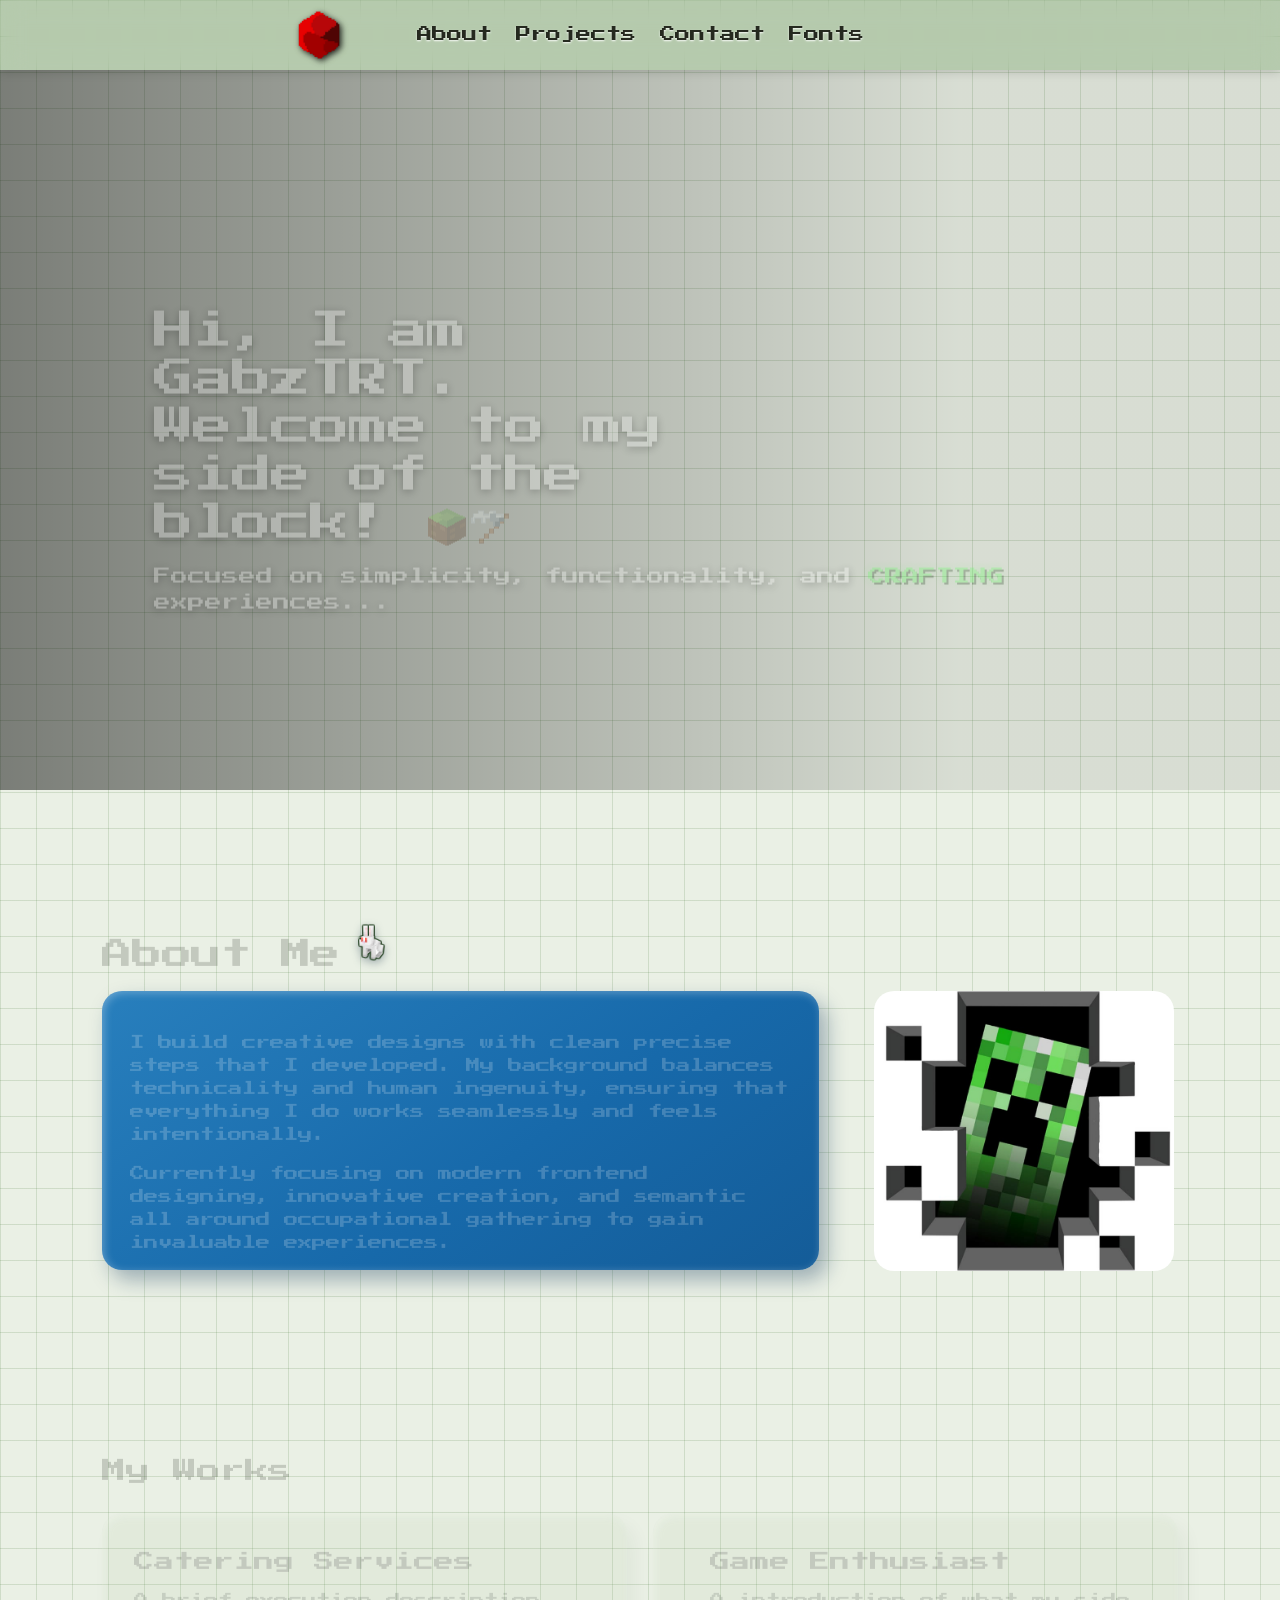
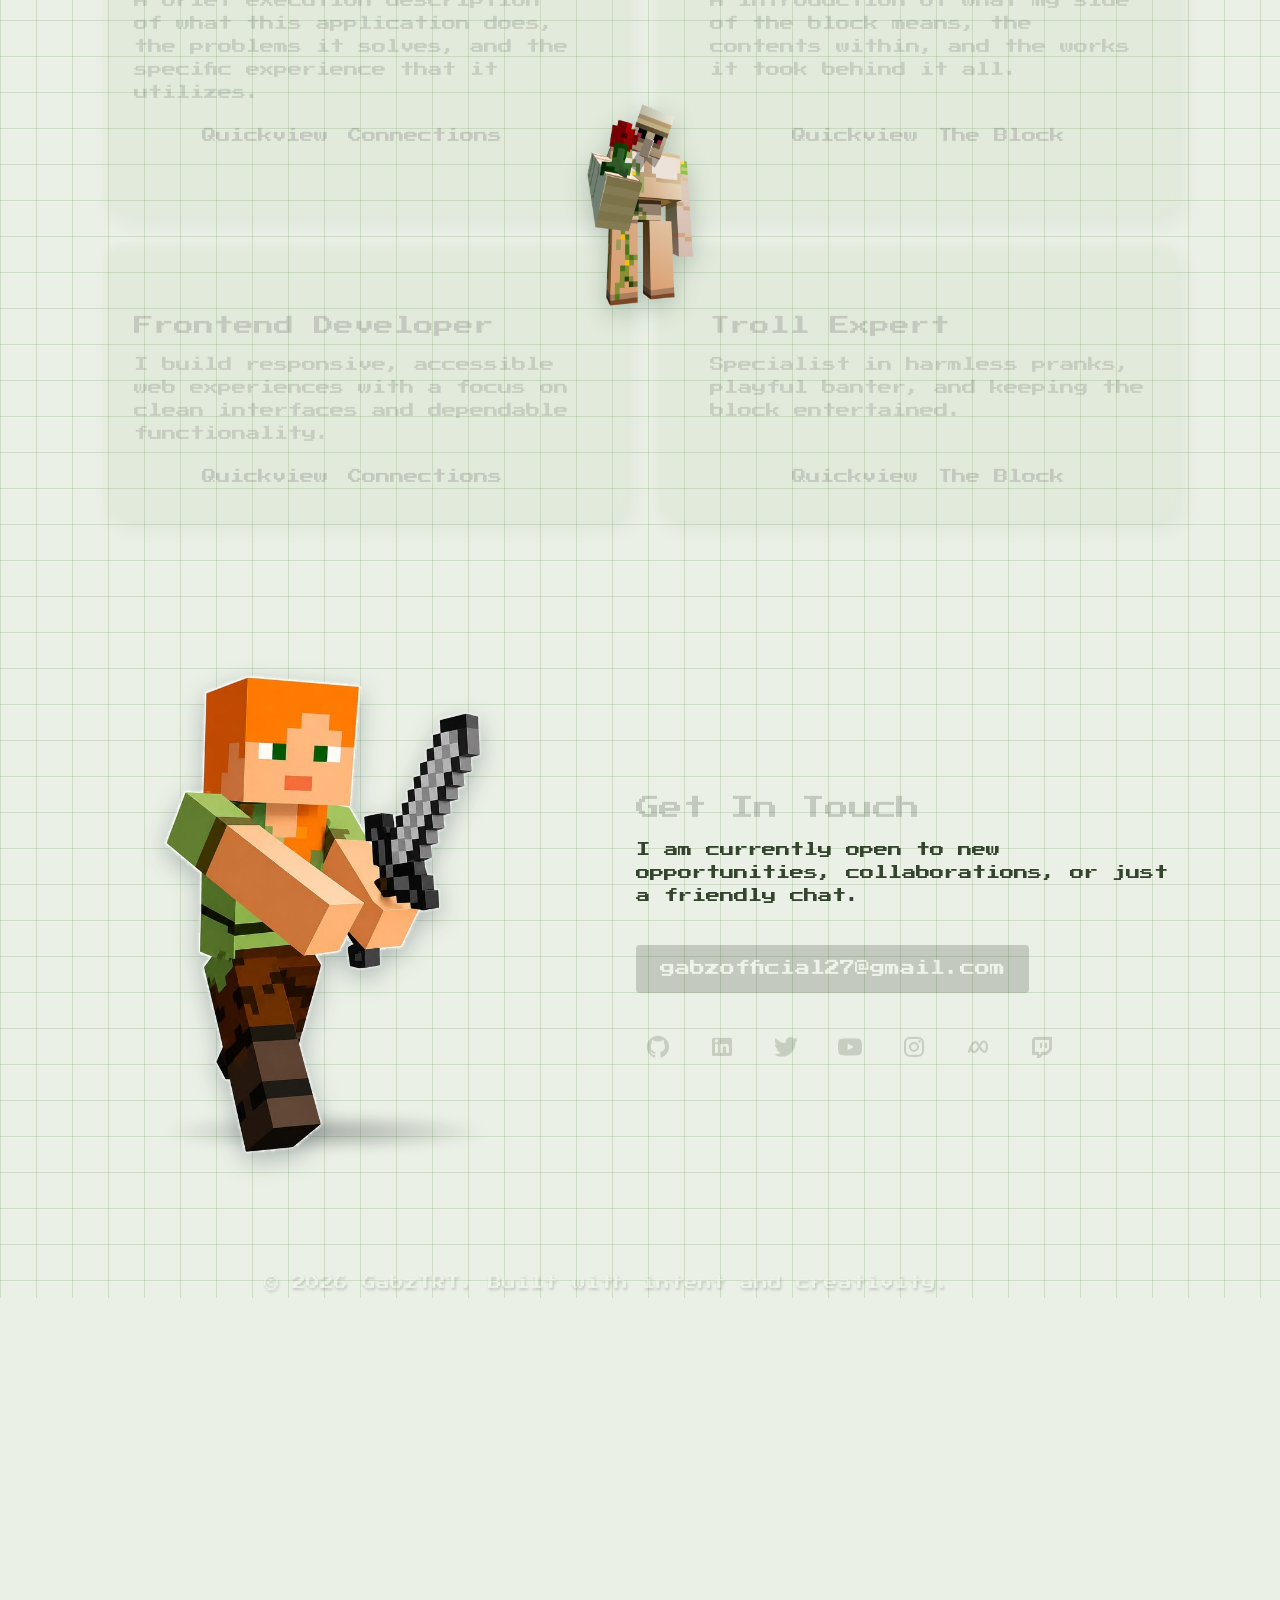
==== commit aafe63f3: "Add root entry point for GitHub Pages Co-authored-by: Copilot <223556219+Copilot@users.noreply.githu" ====
--- a/index.html
+++ b/index.html
@@ -3,142 +3,11 @@
 <head>
     <meta charset="UTF-8">
     <meta name="viewport" content="width=device-width, initial-scale=1.0">
+    <meta http-equiv="refresh" content="0; url=HTML/index.html">
     <title>GabzTRT's Block</title>
-    <link rel="icon" type="image/png" href="assets/Redcube.png">
-    <link rel="preconnect" href="https://fonts.googleapis.com">
-    <link rel="preconnect" href="https://fonts.gstatic.com" crossorigin>
-    <link href="https://fonts.googleapis.com/css2?family=Press+Start+2P&display=swap" rel="stylesheet">
-    <link rel="stylesheet" href="style.css">
+    <link rel="canonical" href="HTML/index.html">
 </head>
 <body>
-
-    <!-- Header / Navigation -->
-    <header>
-        <nav class="container">
-            <img src="assets/Redcube.png" alt="Redcube logo" class="logo">
-            <ul class="nav-links">
-                <li><a href="#about">About</a></li>
-                <li><a href="#projects">Projects</a></li>
-                <li><a href="#contact">Contact</a></li>
-            </ul>
-        </nav>
-    </header>
-
-    <main class="container">
-        <!-- Hero Section -->
-        <section class="hero">
-            <video class="bg-video" autoplay muted loop playsinline aria-hidden="true" tabindex="-1">
-                <source src="assets/bg/minecraft-dog.3840x2160.mp4" type="video/mp4">
-            </video>
-            <h1>Hi, I am GabzTRT. Welcome to my side of the block! <span class="hero-tools"><img src="assets/dirt-block.svg" alt="Dirt block"><img src="assets/iron-pickaxe.svg" alt="Pixel-art iron pickaxe"></span></h1>
-            <p>Focused on simplicity, functionality, and <span class="hero-highlight">CRAFTING</span> experiences...</p>
-        </section>
-
-        <!-- About Section -->
-        <section id="about" class="section">
-            <div class="about-heading">
-                <h2 class="section-title">About Me</h2>
-                <a class="about-rabbit-link" href="bunny.html" aria-label="Visit the Bunny Vault">
-                    <img class="about-rabbit" src="assets/models/Rabbit_White.png" alt="White Minecraft rabbit">
-                </a>
-            </div>
-            <div class="about-content">
-                <div class="about-copy">
-                    <p>I build creative designs with clean precise steps that I developed. My background balances technicality and human ingenuity, ensuring that everything I do works seamlessly and feels intentionally.</p>
-                    <p>Currently focusing on modern frontend designing, innovative creation, and semantic all around occupational gathering to gain invaluable experiences.</p>
-                </div>
-                <img class="about-image" src="assets/models/Creeper.jpg" alt="Minecraft Creeper">
-            </div>
-        </section>
-
-        <!-- Projects Section -->
-        <section id="projects" class="section">
-            <h2 class="section-title">My Works</h2>
-            <div class="project-grid">
-                
-                <!-- Project 1 -->
-                <div class="project-card">
-                    <h3>Catering Services</h3>
-                    <p>A brief execution description of what this application does, the problems it solves, and the specific experience that it utilizes.</p>
-                    <div class="project-links">
-                        <a href="#" target="_blank">Quickview</a>
-                        <a href="#" target="_blank">Connections</a>
-                    </div>
-                </div>
-
-                <!-- Project 2 -->
-                <div class="project-card">
-                    <h3>Game Enthusiast</h3>
-                    <p>A introduction of what my side of the block means, the contents within, and the works it took behind it all.</p>
-                    <div class="project-links">
-                        <a href="#" target="_blank">Quickview</a>
-                        <a href="#" target="_blank">The Block</a>
-                    </div>
-                </div>
-
-            </div>
-        </section>
-
-        <!-- Contact Section -->
-        <section id="contact" class="section">
-            <div class="contact-visual">
-                <img class="contact-image" src="assets/models/Alex_Sword.png" alt="Minecraft character Alex holding a sword">
-            </div>
-            <div class="contact-details">
-                <h2 class="section-title">Get In Touch</h2>
-                <p>I am currently open to new opportunities, collaborations, or just a friendly chat.</p>
-                <div class="contact-links">
-                    <a href="https://mail.google.com/mail/?view=cm&amp;to=gabzofficial27@gmail.com" class="email-btn">gabzofficial27@gmail.com</a>
-                    <div class="socials">
-                    <a href="#" target="_blank" aria-label="GitHub">
-                        <svg viewBox="0 0 24 24" aria-hidden="true" focusable="false">
-                            <path fill="currentColor" d="M12 .75a11.25 11.25 0 0 0-3.56 21.92c.56.1.77-.24.77-.54v-2.1c-3.14.68-3.8-1.33-3.8-1.33-.5-1.3-1.22-1.65-1.22-1.65-.99-.68.08-.67.08-.67 1.1.08 1.68 1.13 1.68 1.13.98 1.68 2.56 1.2 3.18.92.1-.71.38-1.2.7-1.48-2.5-.28-5.13-1.25-5.13-5.56 0-1.23.44-2.23 1.13-3.02-.11-.28-.49-1.43.11-2.98 0 0 .92-.3 3.1 1.15a10.8 10.8 0 0 1 5.64 0c2.15-1.45 3.08-1.15 3.08-1.15.61 1.55.23 2.7.12 2.98.7.79 1.12 1.79 1.12 3.02 0 4.32-2.64 5.27-5.15 5.55.4.35.75 1.03.75 2.08v3.11c0 .3.2.65.78.54A11.25 11.25 0 0 0 12 .75Z"/>
-                        </svg>
-                    </a>
-                    <a href="#" target="_blank" aria-label="LinkedIn">
-                        <svg viewBox="0 0 24 24" aria-hidden="true" focusable="false">
-                            <path fill="currentColor" d="M20.45 3H3.55C2.7 3 2 3.67 2 4.5v15c0 .83.7 1.5 1.55 1.5h16.9c.85 0 1.55-.67 1.55-1.5v-15c0-.83-.7-1.5-1.55-1.5ZM8 18H5V9h3v9ZM6.5 7.77a1.75 1.75 0 1 1 0-3.5 1.75 1.75 0 0 1 0 3.5ZM19 18h-3v-4.38c0-1.04-.02-2.37-1.45-2.37-1.45 0-1.67 1.13-1.67 2.3V18h-3V9h2.88v1.23h.04c.4-.7 1.38-1.45 2.84-1.45C18.68 8.78 19 10.7 19 13.2V18Z"/>
-                        </svg>
-                    </a>
-                    <a href="#" target="_blank" aria-label="Twitter">
-                        <svg viewBox="0 0 24 24" aria-hidden="true" focusable="false">
-                            <path fill="currentColor" d="M23.95 4.57a9.9 9.9 0 0 1-2.83.78 4.94 4.94 0 0 0 2.17-2.72 9.86 9.86 0 0 1-3.13 1.2 4.92 4.92 0 0 0-8.39 4.49A13.98 13.98 0 0 1 1.64 3.16a4.92 4.92 0 0 0 1.52 6.57 4.9 4.9 0 0 1-2.23-.62v.06a4.93 4.93 0 0 0 3.95 4.83 4.93 4.93 0 0 1-2.22.08 4.93 4.93 0 0 0 4.6 3.42A9.88 9.88 0 0 1 0 19.54a13.94 13.94 0 0 0 7.55 2.21c9.06 0 14.02-7.5 14.02-14.02l-.02-.64a10 10 0 0 0 2.45-2.52Z"/>
-                        </svg>
-                    </a>
-                    <a href="#" target="_blank" aria-label="YouTube">
-                        <svg viewBox="0 0 24 24" aria-hidden="true" focusable="false">
-                            <path fill="currentColor" d="M23.5 6.2a3 3 0 0 0-2.1-2.12C19.55 3.57 12 3.57 12 3.57s-7.55 0-9.4.51A3 3 0 0 0 .5 6.2 31.3 31.3 0 0 0 0 12a31.3 31.3 0 0 0 .5 5.8 3 3 0 0 0 2.1 2.12c1.85.51 9.4.51 9.4.51s7.55 0 9.4-.51a3 3 0 0 0 2.1-2.12A31.3 31.3 0 0 0 24 12a31.3 31.3 0 0 0-.5-5.8ZM9.55 15.58V8.42L15.82 12l-6.27 3.58Z"/>
-                        </svg>
-                    </a>
-                    <a href="#" target="_blank" aria-label="Instagram">
-                        <svg viewBox="0 0 24 24" aria-hidden="true" focusable="false">
-                            <rect x="3" y="3" width="18" height="18" rx="5" fill="none" stroke="currentColor" stroke-width="2"/>
-                            <circle cx="12" cy="12" r="4" fill="none" stroke="currentColor" stroke-width="2"/>
-                            <circle cx="17.5" cy="6.5" r="1.25" fill="currentColor"/>
-                        </svg>
-                    </a>
-                    <a href="#" target="_blank" aria-label="Meta">
-                        <svg viewBox="0 0 24 24" aria-hidden="true" focusable="false">
-                            <path d="M3 16.8c1.7-5.3 4-9.6 6.3-9.6 3.2 0 5.5 9.6 8.7 9.6 1.7 0 3-2.1 3-5.1s-1.6-5.1-3.5-5.1c-3.2 0-5.3 10.5-9 10.5-2 0-3.5-2.1-3.5-5.1" fill="none" stroke="currentColor" stroke-linecap="round" stroke-linejoin="round" stroke-width="2.2"/>
-                        </svg>
-                    </a>
-                    <a href="#" target="_blank" aria-label="Twitch">
-                        <svg viewBox="0 0 24 24" aria-hidden="true" focusable="false">
-                            <path fill="currentColor" d="M4 2h18v13l-5 5h-4l-3 3H7v-3H2V5l2-3Zm1 3v12h4v3l3-3h4l3-3V5H5Zm5 3h2v5h-2V8Zm5 0h2v5h-2V8Z"/>
-                        </svg>
-                    </a>
-                    </div>
-                </div>
-            </div>
-        </section>
-    </main>
-
-    <!-- Footer -->
-    <footer>
-        <p class="container">&copy; 2026 GabzTRT. Built with intent and creativity.</p>
-    </footer>
-	
-	<script src="script.js"></script>
-
+    <p>If you are not redirected, <a href="HTML/index.html">open GabzTRT's Block</a>.</p>
 </body>
 </html>
